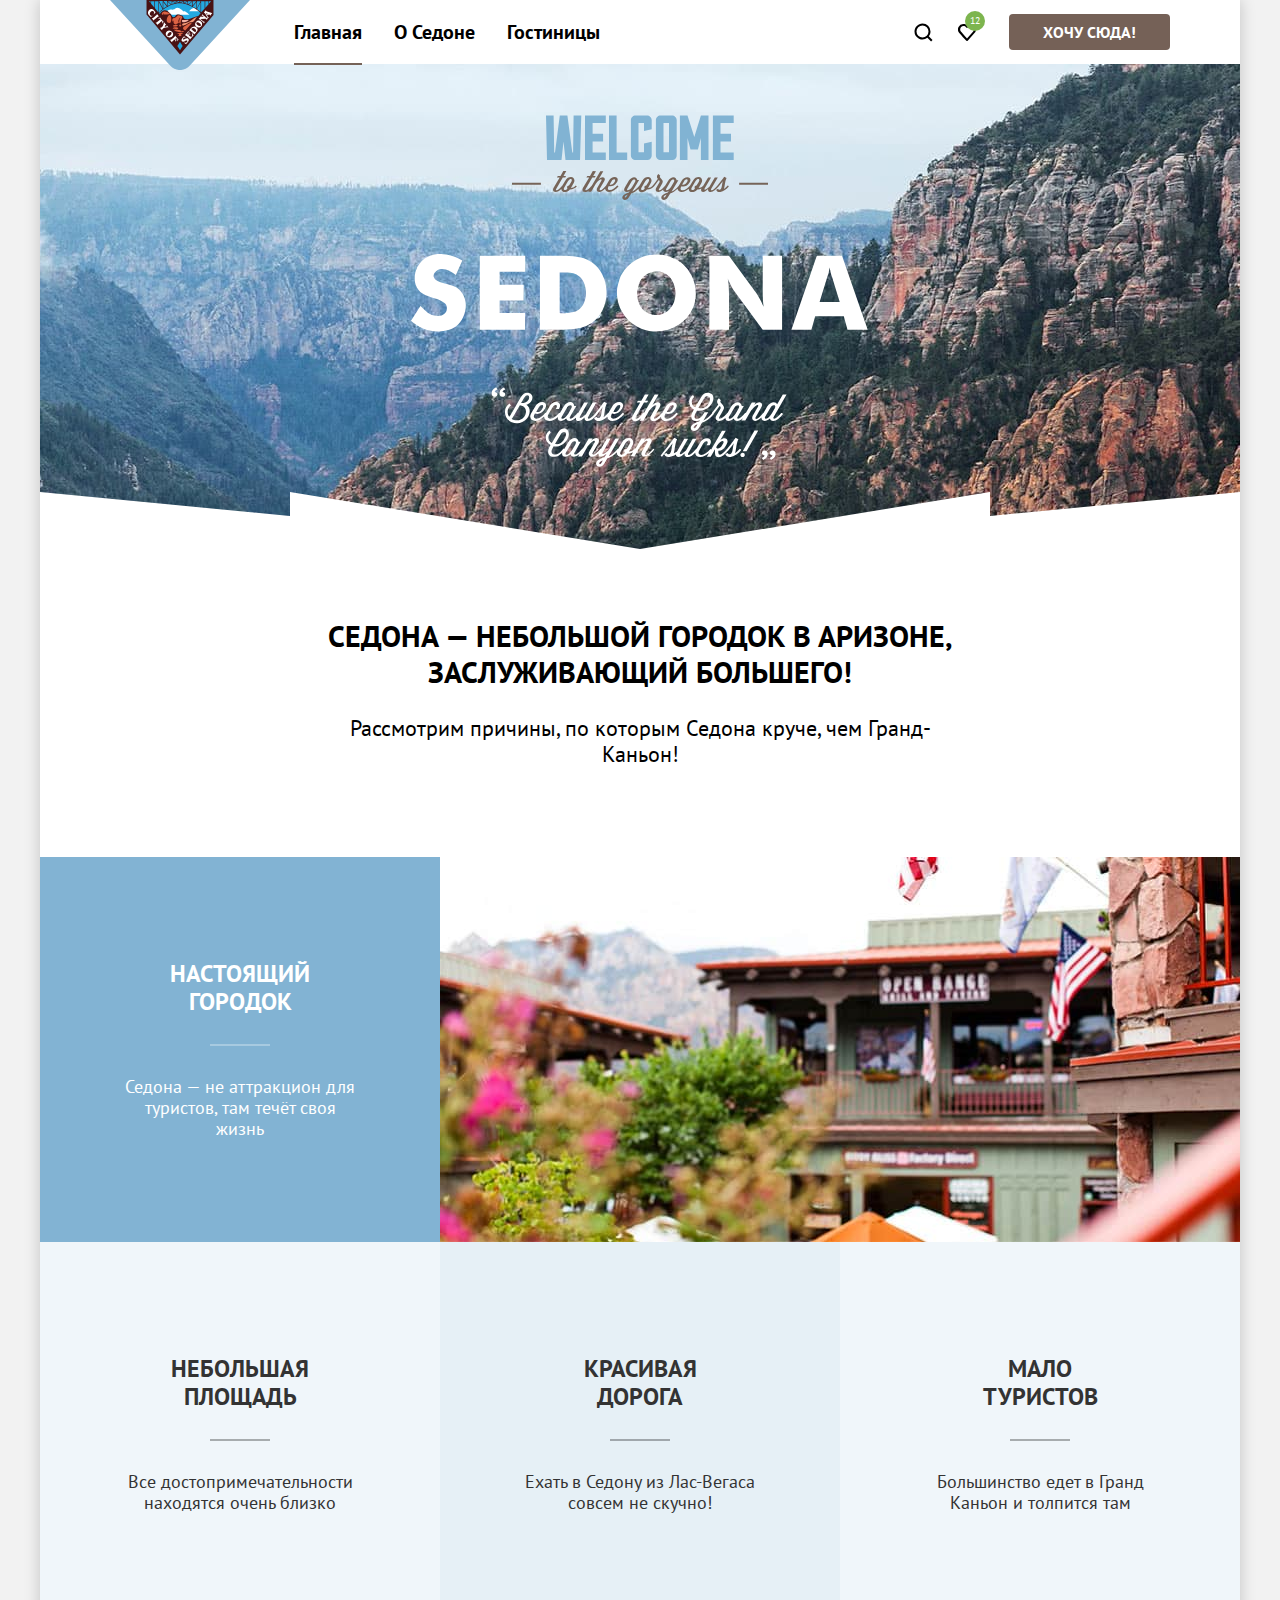
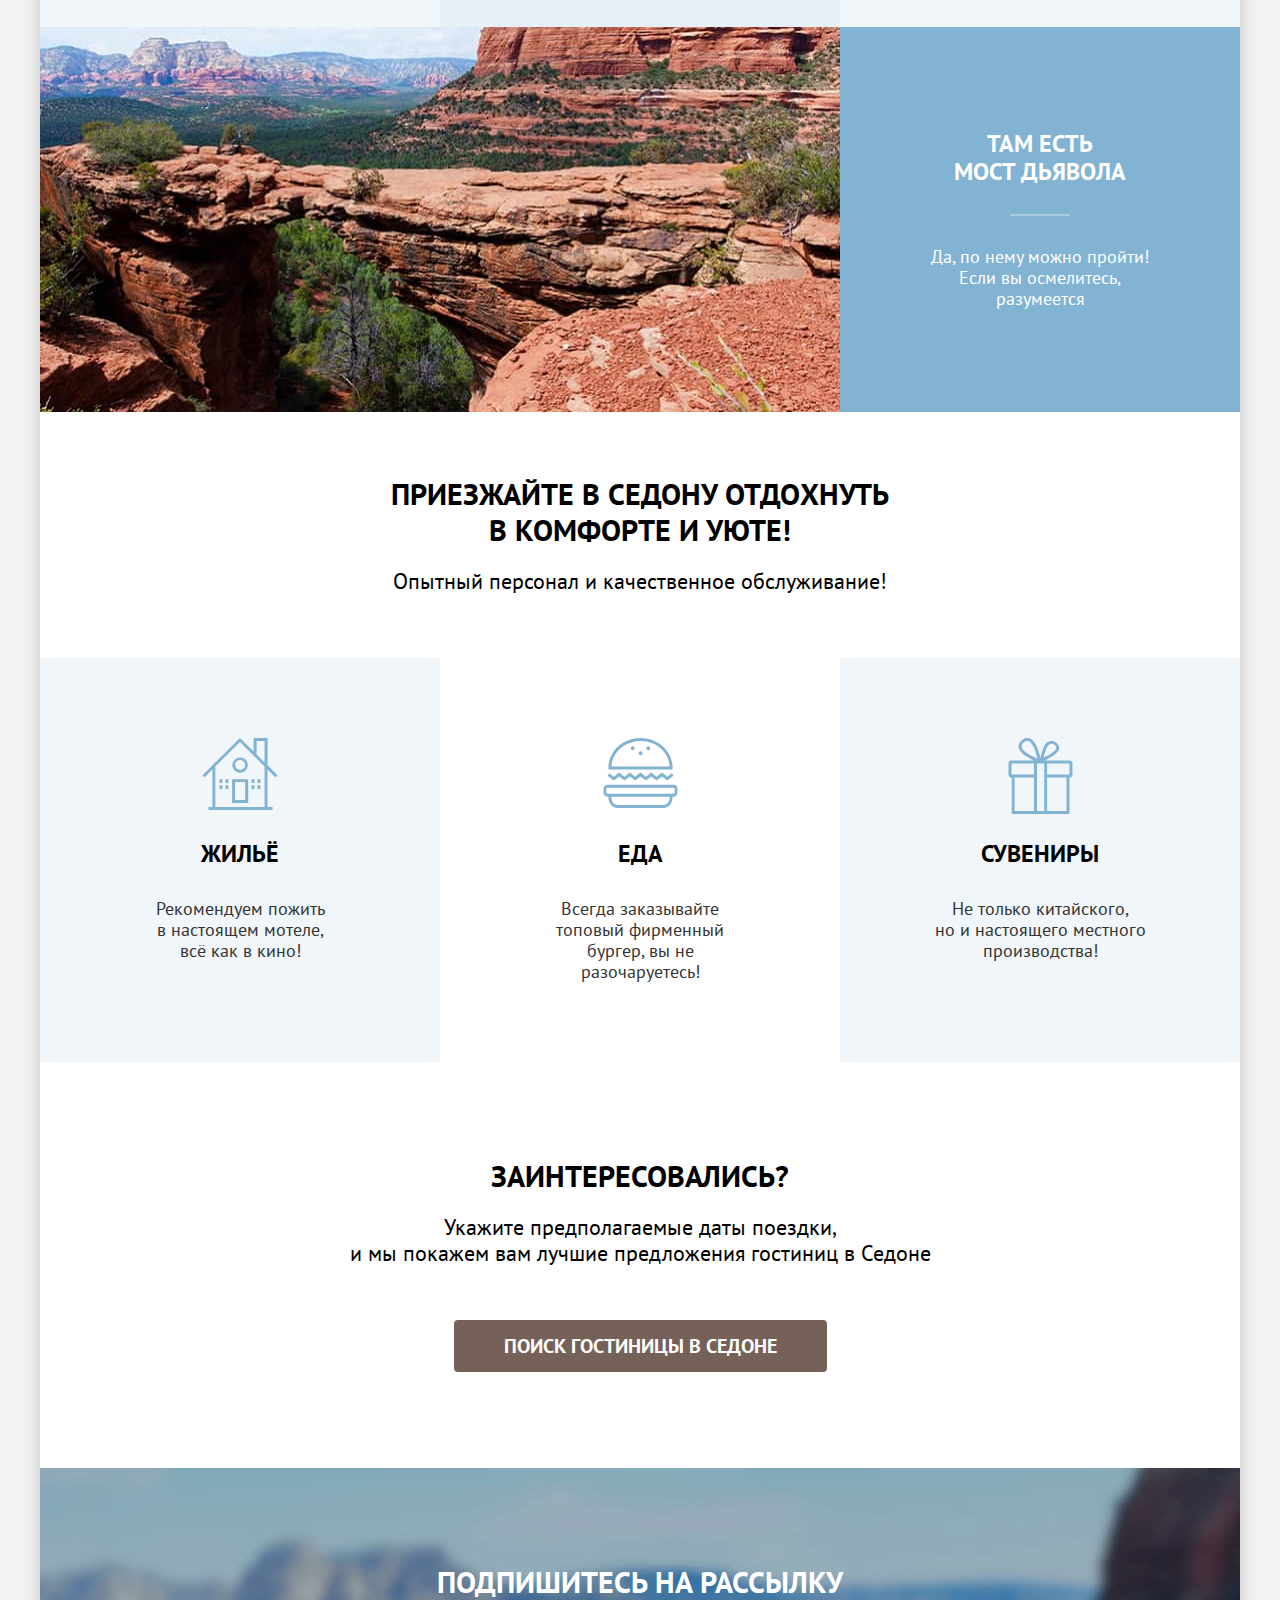
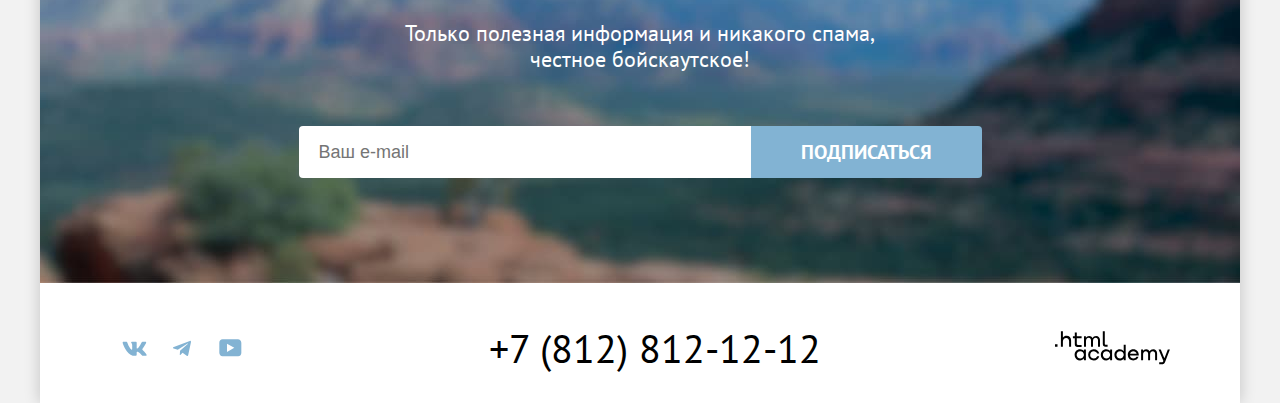
==== index.html @ 8ac2b419 "Убирает закомментированный код" ====
<!DOCTYPE html>
<html lang="ru">
  <head>
    <meta charset="utf-8">
    <title>HTML Academy: Седона</title>
    <link rel="stylesheet" href="styles/styles.css">
  </head>
  <body>

    <div class="wrapper">

      <header class="main-header" data-text="header">
        <div class="main-header__container">

          <a class="navigation__logo">
            <img class="main-header__logo" src="images/logo.svg" alt="Логотип города Седона." width="140" height="70">
          </a>

          <nav class="navigation">
            <ul class="navigation__list">
              <li class="navigation__item navigation__item-active">
                <a class="navigation__link" href="#">Главная</a>
              </li>
              <li class="navigation__item">
                <a class="navigation__link" href="#">О Седоне</a>
              </li>
              <li class="navigation__item">
                <a class="navigation__link" href="catalog.html">Гостиницы</a>
              </li>
            </ul>

            <ul class="navigation__list navigation__user">
              <li class="navigation__item">
                <a class="navigation__link navigation__link-search" href="#">
                  <span class="visually-hidden">Поиск</span>
                </a>
              </li>
              <li class="navigation__item">
                <a class="navigation__link navigation__link-favorite" href="#" >
                  <span class="navigation__favorite">12</span>
                  <span class="visually-hidden">Избранное</span>
                </a>
              </li>
            </ul>

            <button class="main-header__button button" type="button">Хочу сюда!</button>
          </nav>
        </div>
      </header>

      <main class="main-index" data-test="main">

        <section class="welcome" data-test="hero">
          <div class="welcome__container">
            <h1 class="visually-hidden">Welcome to Sedona</h1>
            <img class="welcome__img-text" src="images/welcome.svg" alt="Welcome to the gorgeous Sedona, because the Grand Canyon sucks!" width="458" height="352">
          </div>
        </section>

        <section class="suggestion">
          <div class="suggestion__container">
            <h2 class="suggestion__title">Седона — небольшой городок в Аризоне, заслуживающий большего!</h2>
            <p class="suggestion__text">Рассмотрим причины, по которым Седона круче, чем Гранд-Каньон!</p>
          </div>
        </section>

        <section class="advantages" data-test="advantages">
          <div class="advantages__container">

            <h2 class="visually-hidden">Преимущества</h2>

            <ul class="advantages__list">
              <li class="advantages__item advantages__item1">
                <div class="advantages__content">
                  <h3 class="advantages__title">Настоящий городок</h3>
                  <p class="advantages__description">Седона — не аттракцион для туристов, там течёт своя жизнь</p>
                </div>
                <img class="advantages__image" src="images/advantages/city.jpg" alt="Здание банка и государственные флаги на фоне гор" width="800" height="384">
              </li>

              <li class="advantages__item advantages__item2">
                <h3 class="advantages__title">Небольшая площадь</h3>
                <p class="advantages__description">Все достопримечательности находятся очень близко</p>
              </li>

              <li class="advantages__item advantages__item3">
                <h3 class="advantages__title">Красивая дорога</h3>
                <p class="advantages__description">Ехать в Седону из Лас-Вегаса совсем не скучно!</p>
              </li>

              <li class="advantages__item advantages__item4">
                <h3 class="advantages__title">Мало туристов</h3>
                <p class="advantages__description">Большинство едет в Гранд Каньон и толпится там</p>
              </li>

              <li class="advantages__item advantages__item5">
                <img class="advantages__image" src="images/advantages/bridge.jpg" alt="Вид на естественный каменный мост" width="800" height="384">
                <div class="advantages__content">
                  <h3 class="advantages__title">Там есть <br> мост дьявола</h3>
                  <p class="advantages__description">Да, по нему можно пройти! Если вы осмелитесь, разумеется</p>
                </div>
              </li>
            </ul>

          </div>
        </section>

        <section class="suggestion">
          <div class="suggestion__container suggestion__container2">
            <h2 class="suggestion__title">Приезжайте в Седону отдохнуть <br> в комфорте и уюте!</h2>
            <p class="suggestion__text">Опытный персонал и качественное обслуживание!</p>
          </div>
        </section>

        <section class="opportunities" data-test="advantages">
          <div class="opportunities__container">
            <h2 class="visually-hidden">Возможности</h2>
            <ul class="opportunities__list">
              <li class="opportunities__item opportunities__item1">
                <h3 class="opportunities__title">Жильё</h3>
                <p class="opportunities__text">Рекомендуем пожить<br> в настоящем мотеле,<br> всё как в кино!</p>
              </li>
              <li class="opportunities__item opportunities__item2">
                <h3 class="opportunities__title">Еда</h3>
                <p class="opportunities__text">Всегда заказывайте<br> топовый фирменный бургер, вы не разочаруетесь!</p>
              </li>
              <li class="opportunities__item opportunities__item3">
                <h3 class="opportunities__title">Сувениры</h3>
                <p class="opportunities__text">Не только китайского,<br> но и настоящего местного производства!</p>
              </li>
            </ul>
          </div>
        </section>

        <section class="search" data-test="search">
          <div class="search__container">
            <h2 class="search__title">Заинтересовались?</h2>
            <p class="search__text">Укажите предполагаемые даты поездки,<br> и мы покажем вам лучшие предложения гостиниц в Седоне</p>
            <button class="search__button button" type="button">ПОИСК ГОСТИНИЦЫ В седоне</button>
          </div>
        </section>

        <section class="subscribe" data-test="subscribe">
          <div class="subscribe__container">
            <h2 class="subscribe__title">Подпишитесь на рассылку</h2>
            <p class="subscribe__text">Только полезная информация и никакого спама, <br> честное бойскаутское!</p>
            <form class="subscribe__form" action="https://echo.htmlacademy.ru/" method="post">
              <input type="email" id="email-subscribe" name="email-for-subscribe" placeholder="Ваш e-mail" required>
              <button class="subscribe__button button" type="submit">Подписаться</button>
            </form>
          </div>
        </section>

      </main>

      <footer class="main-footer" data-test="footer">
        <div class="main-footer__container">

          <h2 class="visually-hidden">Ссылки на социальные сети</h2>
          <ul class="social__list">
            <li class="social__item">
              <a class="social__link social__link-vk" href="https://vk.com/htmlacademy">
                <svg xmlns="http://www.w3.org/2000/svg" width="25" height="15" viewBox="0 0 25 15"fill="#83B3D3" aria-hidden=”true” focusable=”false”><path fill-rule="evenodd" d="M24.12 1.8c.16-.54 0-.94-.8-.94H20.7c-.67 0-.98.34-1.15.73 0 0-1.33 3.2-3.22 5.27-.61.6-.9.8-1.23.8-.16 0-.41-.2-.41-.75v-5.1c0-.66-.19-.95-.74-.95H9.82c-.42 0-.67.3-.67.59 0 .62.95.76 1.04 2.51v3.8c0 .83-.15.98-.48.98-.9 0-3.06-3.2-4.34-6.88-.25-.72-.5-1-1.18-1H1.57c-.75 0-.9.34-.9.73 0 .68.89 4.07 4.14 8.55 2.17 3.06 5.23 4.72 8 4.72 1.68 0 1.88-.37 1.88-1v-2.32c0-.74.16-.88.7-.88.38 0 1.05.19 2.6 1.66 1.79 1.75 2.08 2.54 3.08 2.54h2.63c.75 0 1.12-.37.9-1.1-.23-.72-1.08-1.77-2.2-3.02-.62-.71-1.54-1.48-1.82-1.86-.39-.5-.28-.71 0-1.15 0 0 3.2-4.42 3.54-5.93Z" clip-rule="evenodd"/></svg>
                <span class="visually-hidden">Перейти в Вконтакте</span>
              </a>
            </li>
            <li class="social__item">
              <a class="social__link social__link-telegram" href="https://t.me/htmlacademy">
                <svg xmlns="http://www.w3.org/2000/svg" width="18" height="17" viewBox="0 0 18 17" fill="#83B3D3" aria-hidden=”true” focusable=”false”><path d="M16.79.96.84 7.1c-1.09.44-1.08 1.05-.2 1.32l4.1 1.28 9.47-5.98c.44-.27.85-.13.52.17l-7.68 6.93-.28 4.22c.41 0 .6-.2.83-.41l1.99-1.94 4.13 3.06c.77.42 1.31.2 1.5-.71l2.72-12.8c.28-1.1-.43-1.61-1.16-1.28Z"/></svg>
                <span class="visually-hidden">Перейти в Телеграм</span>
              </a>
            </li>
            <li class="social__item">
              <a class="social__link social__link-youtube" href="https://www.youtube.com/user/htmlacademyru">
                <svg xmlns="http://www.w3.org/2000/svg" width="23" height="18" viewBox="0 0 23 18" fill="#83B3D3" aria-hidden=”true” focusable=”false”><path d="M18.94.36H3.51C1.65.36.33 1.95.33 3.76v10.09c0 1.91 1.32 3.5 3.18 3.5h15.65c1.64 0 3.17-1.59 3.17-3.4V3.76c-.22-1.8-1.53-3.4-3.39-3.4ZM7.99 12.89V4.82l7.34 4.04-7.34 4.03Z"/></svg>
                <span class="visually-hidden">Перейти в Youtube</span>
              </a>
            </li>
          </ul>


          <a class="main-footer__phone" href="tel:+78128121212">+7 (812) 812-12-12</a>

          <a class="main-footer__link" href="https://htmlacademy.ru/">
            <svg class="main-footer__html-logo" xmlns="http://www.w3.org/2000/svg" width="115" height="34" viewBox="0 0 115 34" fill="#000" aria-hidden=”true” focusable=”false”><path d="M0 13.26v2.6h2.5v-2.6H0ZM11.6 4.86c-1.6 0-2.8.7-3.6 1.7h-.1V.36h-2v15.5h2v-5.3c0-2.1 1.3-3.6 3.3-3.6 1.8 0 2.9 1.4 2.9 3.2v5.7h2v-6.1c.1-3-1.8-4.9-4.5-4.9ZM26.6 5.16h-4.8v-3.7h-2v3.8h-1.9v2h1.9v6c0 1.7 1 2.7 2.7 2.7h4.1v-2h-3.7c-.7 0-1.1-.4-1.1-1.1v-5.7h4.8v-2ZM41.1 4.96c-1.6 0-2.9.8-3.5 2.1h-.1c-.6-1.2-1.8-2.1-3.4-2.1-1.4 0-2.5.8-3.1 1.8h-.1v-1.6H29v10.6h2v-5.4c0-2 1-3.5 2.6-3.5 1.5 0 2.4 1 2.4 2.6v6.3h2v-5.6c0-2.4 1.4-3.3 2.6-3.3 1.5 0 2.4 1 2.4 2.6v6.3h2v-6.5c.1-2.5-1.4-4.3-3.9-4.3ZM47.8 13.06c0 1.7 1 2.7 2.8 2.7h2v-2h-1.7c-.7 0-1.1-.4-1.1-1.1V.36h-2v12.7ZM28.9 20.06c-.9-1.1-2.2-1.8-3.9-1.8-3.1 0-5.4 2.3-5.4 5.6s2.3 5.6 5.4 5.6c1.8 0 3-.8 3.8-1.9h.1v1.6h2v-10.6h-2v1.5Zm-3.6 7.4c-2.2 0-3.6-1.6-3.6-3.6s1.4-3.6 3.6-3.6 3.6 1.6 3.6 3.6c0 1.9-1.4 3.6-3.6 3.6ZM44.2 22.36c-.5-2.4-2.6-4.1-5.4-4.1a5.4 5.4 0 0 0-5.6 5.6c0 3.1 2.2 5.6 5.6 5.6 2.8 0 4.9-1.8 5.4-4.2h-2.1a3.4 3.4 0 0 1-3.3 2.3c-2.2 0-3.6-1.6-3.6-3.6s1.4-3.6 3.6-3.6c1.6 0 2.8 1 3.3 2.2h2.1v-.2ZM55.1 20.06c-.9-1.1-2.2-1.8-3.9-1.8-3.1 0-5.4 2.3-5.4 5.6s2.3 5.6 5.4 5.6c1.8 0 3-.8 3.8-1.9h.1v1.6h2v-10.6h-2v1.5Zm-3.6 7.4c-2.2 0-3.6-1.6-3.6-3.6s1.4-3.6 3.6-3.6 3.6 1.6 3.6 3.6c0 1.9-1.5 3.6-3.6 3.6ZM68.7 20.16c-.9-1.1-2.2-1.9-3.9-1.9-3.1 0-5.4 2.3-5.4 5.6s2.2 5.6 5.4 5.6c1.7 0 3-.8 3.8-1.8h.1v1.5h2v-15.4h-2v6.4Zm-3.6 7.3c-2.2 0-3.6-1.6-3.6-3.6s1.4-3.6 3.6-3.6 3.6 1.6 3.6 3.6c-.1 2-1.5 3.6-3.6 3.6ZM78.3 18.26c-3.3 0-5.5 2.5-5.5 5.6 0 3 2.1 5.6 5.5 5.6 2.5 0 4.5-1.3 5.2-3.6h-2.1c-.5 1-1.6 1.6-3 1.6-1.9 0-3.3-1.3-3.4-2.9h8.8c.2-3.6-2-6.3-5.5-6.3Zm0 1.9c1.7 0 3 1 3.3 2.6h-6.5c.3-1.5 1.5-2.6 3.2-2.6ZM98.2 18.26c-1.6 0-2.9.8-3.6 2h-.1c-.6-1.2-1.8-2-3.4-2-1.4 0-2.5.7-3.1 1.8v-1.5h-1.9v10.6h2v-5.4c0-2 1-3.4 2.6-3.5 1.5 0 2.4 1 2.4 2.6v6.3h2v-5.6c0-2.4 1.4-3.3 2.6-3.3 1.5 0 2.4 1 2.4 2.6v6.3h2v-6.5c.1-2.6-1.4-4.4-3.9-4.4ZM109.4 27.36l-3.6-8.9h-2.2l4.8 11.6c-.3.9-.7 1.2-1.7 1.2h-2.5v2h2.5c1.8 0 2.8-.8 3.5-2.6l4.7-12.2h-2.1l-3.4 8.9Z"/></svg>
          </a>

        </div>
      </footer>

    </div>

  </body>
</html>
---- styles/styles.css ----
@font-face {
  font-family: "PT Sans";
  font-style: normal;
  font-weight: 400;
  src: url("../fonts/ptsans-400.woff2") format("woff2");
  font-display: swap;
}

@font-face {
  font-family: "PT Sans";
  font-style: normal;
  font-weight: 700;
  src: url("../fonts/ptsans-700.woff2") format("woff2");
  font-display: swap;
}

:root {
  --main-bg-color: #f2f2f2;
  --button-brown-still-active: #756157;
  --button-brown-hover-focus: #615048;
  --button-blue-still-active: #82B3D3;
  --button-blue-hover-focus: #68A2CA;
  --button-green-still-active: #7DB54F;
  --button-green-hover-focus: #6C9E42;
  --button-disabled: #E5E5E5;
  --color-active: rgba(255, 255, 255, 0.3);
  --social-still: #83B3D3;
  --social-hover-focus: #68A2CA;
  --social-active: rgba(104, 162, 202, 0.3);
}

html {
  height: 100%;
}

body {
  height: 100%;
  margin: 0;
  font-family: "PT Sans", sans-serif;
  font-size: 18px;
  line-height: 21px;
  font-weight: 400;
  color: #000000;
  background-color: var(--main-bg-color);
}

.wrapper {
  display: flex;
  flex-direction: column;
  width: 1200px;
  min-height: 100%;
  margin: 0 auto;
  background-color: #ffffff;
  box-shadow: 0 0 15px 0 rgba(0, 0, 0, 0.20);
}

.main-index,
.main-catalog {
  flex-grow: 1;
}

.visually-hidden {
	position: absolute;
	width: 1px;
	height: 1px;
	margin: -1px;
	padding: 0;
	border: 0;
	clip: rect(0 0 0 0);
	overflow: hidden;
}

.main-header__container {
  display: flex;
  padding: 0 70px;
}

.navigation {
  display: flex;
  width: 1200px;
  align-items: center;
}

.navigation__logo {
  margin-right: 44px;
}

.main-header__logo {
  position: relative;
  z-index: 10;
  display: block;
  margin-bottom: -6px;
}

.navigation__list {
  display: flex;
  flex-wrap: wrap;
  align-items: center;
  gap: 11px 32px;
  margin: 0;
  margin-right: auto;
  padding: 0;
  list-style-type: none;
}

.navigation__user {
  justify-content: end;
  gap: 11px 24px;
  width: 132px;
  margin-right: 32px;
  padding: 22px 0;
}

.navigation__link {
  padding: 10px 0;
  font-size: 20px;
  line-height: 24px;
  font-weight: 700;
  text-decoration: none;
  color: #000000;
  text-transform: capitalize;
  transition: all 0.3s ease 0s;
  &:hover,
  &:focus {
    opacity: 0.7;
    transition: all 0.3s ease 0s;
  }
}

.button {
  padding: 8px 50px;
  font-family: "PT Sans", sans-serif;
  font-size: 20px;
  line-height: 36px;
  font-weight: 700;
  text-transform: uppercase;
  color: #ffffff;
  background-color: var(--button-brown-still-active);
  border-radius: 4px;
  border: none;
  cursor: pointer;
}

.main-header__button {
  min-width: 160px;
  padding: 8px 34px;
  font-size: 16px;
  line-height: 20px;
  transition: all 0.3s ease 0s;
  &:hover,
  &:focus {
    background-color: var(--button-brown-hover-focus);
    outline: none;
    transition: all 0.3s ease 0s;
  }
  &:active {
    color: var(--color-active);
    background-color: var(--button-brown-still-active);
    transition: all 0.3s ease 0;
  }
  &:disabled {
    background-color: var(--button-disabled);
    pointer-events: none;
    cursor: default;
  }
}

.navigation__item {
  padding: 20px 0 20px;
}

.navigation__user .navigation__item {
  display: flex;
  justify-content: center;
  align-items: center;
  width: 20px;
  height: 20px;
  padding: 0;
  box-sizing: border-box;
}

.navigation__item-active {
  position: relative;
  z-index: 10;
  margin-bottom: -1px;
  padding: 19px 0 19px;
  border-bottom: 2px solid #756257;
}

.navigation__user .navigation__link {
  display: inline-block;
  padding: 10px 10px;
  background-position: center;
  background-repeat: no-repeat;
}

.navigation__link-search {
  min-width: 18px;
  min-height: 18px;
  background-image: url("../images/lens.svg");
}

.navigation__link-favorite {
  position: relative;
  min-width: 18px;
  min-height: 17px;
  background-image: url("../images/heart.svg");
}

.navigation__favorite {
  position: absolute;
  top: -3px;
  right: 1px;
  width: 20px;
  height: 20px;
  font-size: 10px;
  line-height: 20px;
  font-weight: 400;
  text-align: center;
  color: #ffffff;
  background-color: #7DB54F;
  border-radius: 10px;
}

.welcome__container {
  min-height: 485px;
  padding-top: 51px;
  background-image:
    url("../images/backgrounds/welcome-background-vector.svg"),
    url("../images/backgrounds/welcome-background.jpg");
  background-repeat: no-repeat;
  background-size: contain;
  background-position: 0 100%;
  background-color: #d5e1ee;
  box-sizing: border-box;
}

.welcome__img-text {
  display: block;
  margin: 0 auto;
}

.suggestion__container {
  padding: 69px 274.5px 90px;
  text-align: center;
  box-sizing: border-box;
}

.suggestion__container2 {
  padding-top: 64px;
  padding-bottom: 64px;
}

.suggestion__title {
  margin-top: 0;
  margin-bottom: 25px;
  font-size: 30px;
  line-height: 36px;
  font-weight: 700;
  text-transform: uppercase;
}

.suggestion__container2 .suggestion__title {
  margin-bottom: 20px;
}

.suggestion__text {
  margin: 0;
  font-size: 22px;
  line-height: 26px;
  font-weight: 400;
}

.advantages__list {
  display: flex;
  flex-wrap: wrap;
  margin: 0;
  padding: 0;
  text-align: center;
  list-style-type: none;
}

.advantages__title {
  position: relative;
  width: 175px;
  margin: 0 auto 60px;
  font-size: 24px;
  line-height: 28px;
  font-weight: 700;
  text-transform: uppercase;
}

.advantages__description {
  margin: 0;
  font-size: 18px;
  line-height: 21px;
  font-weight: 400;
}

.advantages__item1,
.advantages__item5 {
  display: flex;
  color: #ffffff;
  background-color: #82B3D3;
}

.advantages__item2,
.advantages__item3,
.advantages__item4,
.advantages__content {
  width: 400px;
  min-height: 385px;
  padding: 103px 85px;
  box-sizing: border-box;
  &:not(.advantages__content) {
    padding-top: 112.5px;
  }
}

.advantages__image {
  max-width: 100%;
  height: auto;
  object-fit: cover;
}

.advantages__item2,
.advantages__item4 {
  background-color: rgba(131, 179, 211, 0.12);
}

.advantages__item3 {
  background-color: rgba(131, 179, 211, 0.20);
}

.advantages__title::after {
  content: "";
  position: absolute;
  bottom: -30px;
  left: 57px;
  width: 60px;
  height: 2px;
  background-color: rgba(0, 0, 0, 0.30);
}

.advantages__content .advantages__title::after {
  background-color: rgba(255, 255, 255, 0.30);
}

.advantages__item2:not(.advantages__title),
.advantages__item3:not(.advantages__title),
.advantages__item4:not(.advantages__title) {
  color: #333333;
}

.opportunities__list {
  display: flex;
  margin: 0;
  padding: 0;
  text-align: center;
  list-style-type: none;
}

.opportunities__item {
  width: 400px;
  min-height: 385px;
  padding: 80px 85px;
  box-sizing: border-box;
}

.opportunities__item:nth-child(odd) {
  background-color: rgba(131, 179, 211, 0.12);
}

.opportunities__title {
  margin: 0 0 30px;
  padding-top: 102px;
  font-size: 24px;
  line-height: 28px;
  font-weight: 700;
  text-transform: uppercase;
  background-repeat: no-repeat;
  background-position: top center;
}

.opportunities__item1 .opportunities__title {
  background-image: url("../images/advantages/house.svg");
}

.opportunities__item2 .opportunities__title {
  background-image: url("../images/advantages/food.svg");
}

.opportunities__item3 .opportunities__title {
  background-image: url("../images/advantages/souvenir.svg");
}

.opportunities__text {
  margin: 0;
  font-size: 18px;
  line-height: 21px;
  font-weight: 400;
  color: #333333;
}

.search__container {
  padding: 96px 304px;
  text-align: center;
  box-sizing: border-box;
}

.search__title {
  margin-top: 0;
  margin-bottom: 20px;
  font-size: 30px;
  line-height: 36px;
  font-weight: 700;
  text-transform: uppercase;
}

.search__text {
  margin-top: 0;
  margin-bottom: 54px;
  font-size: 22px;
  line-height: 26px;
  font-weight: 400;
}

.search__button {
  transition: all 0.3s ease 0s;
  &:hover,
  &:focus {
    background-color: var(--button-brown-hover-focus);
    transition: all 0.3s ease 0s;
    outline: none;
  }
  &:active {
    color: var(--color-active);
    background-color: var(--button-brown-still-active);
    transition: all 0.3s ease 0s;
  }
  &:disabled {
    background-color: var(--button-disabled);
    pointer-events: none;
    cursor: default;
  }
}

.subscribe__container {
  min-height: 415px;
  padding: 96px 258px 104px 258px;
  text-align: center;
  background-image: url("../images/backgrounds/subscribe-background.jpg");
  background-color: #d5e1ee;
  background-repeat: no-repeat;
  background-size: cover;
  box-sizing: border-box;
}

.subscribe__title {
  margin-top: 0;
  margin-bottom: 20px;
  font-size: 30px;
  line-height: 36px;
  font-weight: 700;
  text-transform: uppercase;
  color: #ffffff;
}

.subscribe__text {
  margin-top: 0;
  margin-bottom: 54px;
  font-size: 22px;
  line-height: 26px;
  font-weight: 400;
  color: #ffffff;
}

.subscribe__form {
  display: flex;
  justify-content: center;
}

.subscribe__form input {
  width: 412px;
  height: 28px;
  padding: 12px 20px;
  font-size: 18px;
  line-height: 24;
  font-weight: 400;
  border: none;
  border-top-left-radius: 4px;
  border-bottom-left-radius: 4px;
  outline: none;
}

.subscribe__button {
  background-color: var(--button-blue-still-active);
  border-top-left-radius: 0;
  border-bottom-left-radius: 0;
  transition: all 0.3s ease 0s;
  &:hover,
  &:focus {
    background-color: var(--button-blue-hover-focus);
    outline: none;
    transition: all 0.3s ease 0s;
  }
  &:active {
    transition: all 0.3s ease 0s;
    background-color: #82B3D3;
    color: var(--color-active);
  }
  &:disabled {
    background-color: var(--button-disabled);
    pointer-events: none;
    cursor: default;
  }
}

.main-footer__container {
  display: flex;
  justify-content: space-between;
  align-items: center;
  padding: 45px 70px 35px;
  box-sizing: border-box;
}

.social__list {
  display: flex;
  flex-wrap: wrap;
  align-items: center;
  width: 145px;
  margin: 0;
  padding: 0;
  list-style-type: none;
}

.social__item {
  display: flex;
  justify-content: center;
  align-items: center;
  width: 48px;
  height: 40px;
}

.social__link {
  padding: 10px 10px;
  & svg {
    display: block;
    transition: all 0.3s ease 0s;
  }
}

.social__link:hover svg,
.social__link:focus svg{
  transition: all 0.3s ease 0s;
  fill: var(--social-hover-focus);
}

.social__link:active svg {
  fill: var(--social-active);
}

.main-footer__phone {
  font-size: 40px;
  line-height: 40px;
  font-weight: 400;
  text-decoration: none;
  color: #000000;
  &:hover,
  &:focus {
    color: #756157;
    transition: all 0.3s ease 0s;
  }
  &:active {
    color: #756157;
    opacity: 0.3;
    transition: all 0.3s ease 0s;
  }
}

.main-footer__link {
  display: flex;
  justify-content: center;
  align-items: center;
}

.main-footer__html-logo {
  display: block;
  &:hover,
  &:focus {
    fill: #756157;
    transition: all 0.3s ease 0s;
  }
  &:active {
    fill: #756157;
    opacity: 0.3;
    transition: all 0.3s ease 0s;
  }
}

/* --- --- --- --- --- --- --- */
/*          catalog            */
/* --- --- --- --- --- --- --- */


.filter__container {
  padding: 35px 70px 70px;
  background-image: url("../images/backgrounds/filters-background.jpg");
  background-repeat: no-repeat;
  background-color: #d5e1ee;
  background-size: cover;
  box-sizing: border-box;
}

.filter__title {
  margin: 0;
  margin-bottom: 8px;
  font-size: 60px;
  line-height: 78px;
  font-weight: 700;
  color: #ffffff;
}

.breadcrumbs {
  list-style-type: none;
  padding: 0;
  margin: 0;
  margin-bottom: 40px;
  display: flex;
  align-items: center;
  gap: 10px;
}

.breadcrumbs__item {
  color: #ffffff;
  &:not(:last-child) {
    padding-right: 18px;
    background-image: url("../images/arrow-breadcrumb.svg");
    background-repeat: no-repeat;
    background-size: 7px 11px;
    background-position: right 6px;
  }
}

.breadcrumbs__link {
  display: inline-flex;
  font-size: 16px;
  line-height: 21px;
  background-repeat: no-repeat;
  background-position: center;
}

.breadcrumbs__link-home {
  background-image: url("../images/house-breadcrumb.svg");
  width: 12px;
  height: 12px;
}

.filters {
  display: flex;
  align-items: start;
  width: 1060px;
}

.filters__group {
  display: inline;
  width: 151px;
  margin-left: 0;
  padding: 0;
  border: none;
}

.filters__group-price {
  display: flex;
  flex-wrap: wrap;
  width: 288px;
  margin-right: 70px;
}

.filters__price-group {
  display: grid;
  grid-template-columns: repeat(2, 143px);
  gap: 2px;
  margin-top: 0;
  margin-bottom: 36px;
}

.filters__price-group label {
  align-self: center;
  padding-left: 3px;
  padding-right: 20px;
  font-size: 18px;
  line-height: 24px;
  font-weight: 400;
  opacity: 0.3;
}

.filters__price-group label:first-of-type {
  grid-area: 1 / 1 / 2 / 2;
  text-align: end;
}

.filters__price-group label:last-of-type {
  grid-area: 1 / 2 / 2 / 3;
  text-align: end;
}

.filters__price-group input {
  width: 143px;
  padding: 12px 40px 12px 20px;
  font-size: 18px;
  line-height: 24px;
  font-weight: 700;
  border: none;
  box-sizing: border-box;
  outline: none;
  &:focus-visible {
    outline: 2px solid #83B3D3;
  }
}

.filters__price-group input:first-of-type {
  grid-area: 1 / 1 / 2 / 2;
  border-radius: 4px 0 0 4px;
}

.filters__price-group input:last-of-type {
  grid-area: 1 / 2 / 2 / 3;
  border-radius: 0 4px 4px 0;
}

.filters__group-price > input {
  width: 287px;
}

.filters__title {
  margin-top: 0;
  margin-bottom: 32px;
  padding: 0;
  font-size: 20px;
  line-height: 24px;
  font-weight: 700;
  color: #ffffff;
}

.filters__list {
  padding: 0;
  margin: 0;
  font-size: 18px;
  font-weight: 400;
  line-height: 23px;
  color: #ffffff;
  list-style-type: none;
}

.filters__item:not(:last-child) {
  margin-top: 0;
  margin-bottom: 16px;
}

.filters__button {
  font-size: 16px;
  line-height: 20px;
  font-weight: 700;
  background-color: var(--button-blue-still-active);
  border: none;
}

.control {
  transition: all 0.3s ease 0s;
  &:hover {
    opacity: 0.6;
  }
  & .control__input:focus-visible {
    outline: 2px solid #83B3D3;
    transition: all 0.3s ease 0s;
  }
  &:active {
    opacity: 0.3;
    transition: all 0.3s ease 0s;
  }
}

.filters__button:first-child {
  margin-top: 56px;
  margin-bottom: 32px;
  transition: all 0.3s ease 0s;
  &:hover,
  &:focus {
    background-color: var(--button-blue-hover-focus);
    transition: all 0.3s ease 0s;
    outline: none;
  }
  &:active {
    color: var(--color-active);
    background-color: var(--button-blue-still-active);
    transition: all 0.3s ease 0s;
  }
  &:disabled {
    background-color: var(--button-disabled);
    pointer-events: none;
    cursor: default;
  }
}

.filters__button-transparent {
  background-color: transparent;
  border: none;
  box-sizing: border-box;
  transition: all 0.3s ease 0s;
  &:hover {
    opacity: 0.6;
    outline: none;
    transition: all 0.3s ease 0s;
  }
  &:focus-visible {
    background-color: transparent;
    outline: 3px solid #82B3D3;
    transition: background-color 0.3s ease 0s;
  }
  &:active {
    transition: all 0.3s ease 0s;
    opacity: 0.3;
  }
  &:disabled {
    opacity: 0.1;
    pointer-events: none;
    cursor: default;
  }
}

.filters__group-buttons {
  display: flex;
  flex-direction: column;
}

.filters__group-infrastructure {
  margin-right: 70px;
}

.filters__group-type {
  margin-right: auto;
}

.gallery-hotels__container {
  padding: 50px 70px 60px;
  box-sizing: border-box;
}

.sorting {
  display: flex;
  align-items: center;
  margin-bottom: 40px;
}

.sorting__title {
  margin: 0;
  margin-right: auto;
  font-size: 30px;
  line-height: 36px;
  font-weight: 700;
  text-transform: uppercase;
}

.select-control {
  width: 292px;
  height: 48px;
  margin-right: 70px;
  padding: 14px 20px;
  font-size: 18px;
  line-height: 21;
  font-weight: 400;
  border: none;
  border-radius: 4px;
  outline: 2px solid #E5E5E5;
  box-sizing: border-box;
  transition: all 0.3s ease 0s;
  &:hover,
  &:focus {
    outline: 2px solid #68A2CA;
    transition: all 0.3s ease 0s;
  }
}

.sorting__list {
  display: flex;
  gap: 8px;
  height: 48px;
  margin: 0;
  padding: 0;
  list-style-type: none;
}

.sorting__item-active .sorting__button {
  outline: 2px solid #000000;
}

.sorting__button {
  width: 48px;
  height: 48px;
  padding: 0;
  border: none;
  border-radius: 4px;
  outline: 2px solid #E5E5E5;
  background-repeat: no-repeat;
  background-position: center;
  background-color: transparent;
  box-sizing: border-box;
  &:hover {
    outline-color: #000000;
  }
  &:focus-visible {
    outline-color: #68A2CA;
  }
  &:active {
    outline-color: #000000;
  }
}

.sorting__button-grid {
  background-image: url("../images/sorting/grid.svg");
}

.sorting__button-card {
  background-image: url("../images/sorting/card.svg");
}

.sorting__button-list {
  background-image: url("../images/sorting/list.svg");
}

.catalog-hotels__item {
  display: grid;
  grid-template-columns: repeat(2, 140px);
  grid-template-rows: 212px 1fr;
  grid-template-areas:
    "image image"
    "title title"
    "type price"
    "more favorite"
    "stars raiting";
  gap: 16px 20px;
  width: 340px;
  padding: 20px;
  border: 1px solid #e6e6e6;
  border-radius: 4px;
  box-sizing: border-box;
}

.catalog-hotels__image {
  grid-area: image;
  width: 100%;
  height: auto;
  object-fit: contain;
}

.catalog-hotels__list {
  position: relative;
  display: flex;
  flex-wrap: wrap;
  gap: 20px;
  margin: 0;
  margin-bottom: 80px;
  padding: 0;
  list-style-type: none;
}

.catalog-hotels__list::after {
  content: "";
  width: 1060px;
  height: 1px;
  background-color: #E6E6E6;
  position: absolute;
  bottom: -40px;
}

.catalog-hotels__title {
  grid-area: title;
  margin: 0;
  font-size: 24px;
  line-height: 28px;
  font-weight: 700;
}

.catalog-hotels__type-house {
  grid-area: type;
}

.catalog-hotels__price {
  grid-area: price;
  justify-self: end;
}

.catalog-hotels__type-house,
.catalog-hotels__price {
  margin: 0;
  font-size: 18px;
  line-height: 21px;
  font-weight: 400;
  color: #333333;
}

.catalog__button {
  width: 140px;
  box-sizing: border-box;
}

.link-more {
  grid-area: more;
  padding: 8px 26px;
  font-size: 16px;
  line-height: 20px;
  font-weight: 700;
  text-decoration: none;
  color: #ffffff;
  transition: all 0.3s ease 0s;
  &:hover,
  &:focus {
    background-color: var(--button-brown-hover-focus);
    outline: none;
    transition: all 0.3s ease 0s;
  }
  &:active {
    color: var(--color-active);
    background-color: var(--button-brown-still-active);
    transition: all 0.3s ease 0s;
  }
}

.button-favorite {
  grid-area: favorite;
  padding: 8px 20px;
  font-size: 16px;
  line-height: 20px;
  font-weight: 700;
  background-color: #82B3D3;
  transition: all 0.3s ease 0s;
  &:hover,
  &:focus {
    background-color: var(--button-blue-hover-focus);
    outline: none;
    transition: all 0.3s ease 0s;
  }
  &:active {
    color: var(--color-active);
    background-color: var(--button-blue-still-active);
    transition: all 0.3s ease 0s;
  }
  &:disabled {
    background-color: var(--button-disabled);
    pointer-events: none;
    cursor: default;
  }
}

.stars {
  grid-area: stars;
  width: 140px;
  height: 37px;
}

.stars1 {
  background-image: url("../images/hotels/star.svg");
  background-repeat: no-repeat;
  background-position: 0 center;
}

.stars2 {
  background-image:
    url("../images/hotels/star.svg"),
    url("../images/hotels/star.svg");
  background-repeat: no-repeat;
  background-position:
    0 center,
    24px center;
}

.stars3 {
  background-image:
    url("../images/hotels/star.svg"),
    url("../images/hotels/star.svg"),
    url("../images/hotels/star.svg");
  background-repeat: no-repeat;
  background-position:
    0 center,
    24px center,
    48px center;
}

.stars4 {
  background-image:
    url("../images/hotels/star.svg"),
    url("../images/hotels/star.svg"),
    url("../images/hotels/star.svg"),
    url("../images/hotels/star.svg");
  background-repeat: no-repeat;
  background-position:
    0 center,
    24px center,
    48px center,
    72px center;
}

.stars5 {
  background-image:
    url("../images/hotels/star.svg"),
    url("../images/hotels/star.svg"),
    url("../images/hotels/star.svg"),
    url("../images/hotels/star.svg"),
    url("../images/hotels/star.svg");
  background-repeat: no-repeat;
  background-position:
    0 center,
    24px center,
    48px center,
    72px center,
    96px center;
}

.rating {
  grid-area: raiting;
  padding: 9px 22px;
  font-size: 16px;
  line-height: 20px;
  font-weight: 400;
  color: #333333;
  background-color: var(--main-bg-color);
  cursor: default;
}

.button-favorite-added {
  padding: 8px 18px;
  background-color: var(--button-green-still-active);
  transition: all 0.3s ease 0s;
  &:hover,
  &:focus {
    background-color: var(--button-green-hover-focus);
    transition: all 0.3s ease 0s;
  }
  &:active {
    color: var(--color-active);
    background-color: var(--button-green-still-active);
    transition: all 0.3s ease 0s;
  }
}

.pagination {
  display: flex;
  flex-wrap: wrap;
  gap: 8px;
  margin: 0;
  padding: 0;
  list-style-type: none;
}

.pagination__item:not(.pagination__item-current):not(.pagination__item-more) .pagination__button {
  &:hover,
  &:focus {
    background-color: var(--button-blue-hover-focus);
    transition: all 0.3s ease 0s;
  }
  &:active {
    color: var(--color-active);
    background-color: var(--button-blue-still-active);
    transition: all 0.3s ease 0s;
  }
}

.pagination__item-current .pagination__button {
  color: #000000;
  background-color: var(--main-bg-color);
  cursor: default;
}

.pagination__button {
  min-width: 60px;
  height: 60px;
  font-family: "PT Sans", sans-serif;
  font-size: 20px;
  line-height: 36px;
  font-weight: 700;
  color: #ffffff;
  border: none;
  border-radius: 4px;
  background-color: var(--button-blue-still-active);
  cursor: pointer;
  transition: all 0.3s ease 0s;
}

.pagination__item-more .pagination__button {
  color: #000000;
  background-color: transparent;
}

.subscribe__container-catalog {
  background-image: none;
  background-color: #ffffff;
}

.subscribe__title-catalog {
  color: #000000;
}

.subscribe__text-catalog {
  color: #000000;
}

.subscribe__form-catalog input {
  background-color: var(--main-bg-color);
}
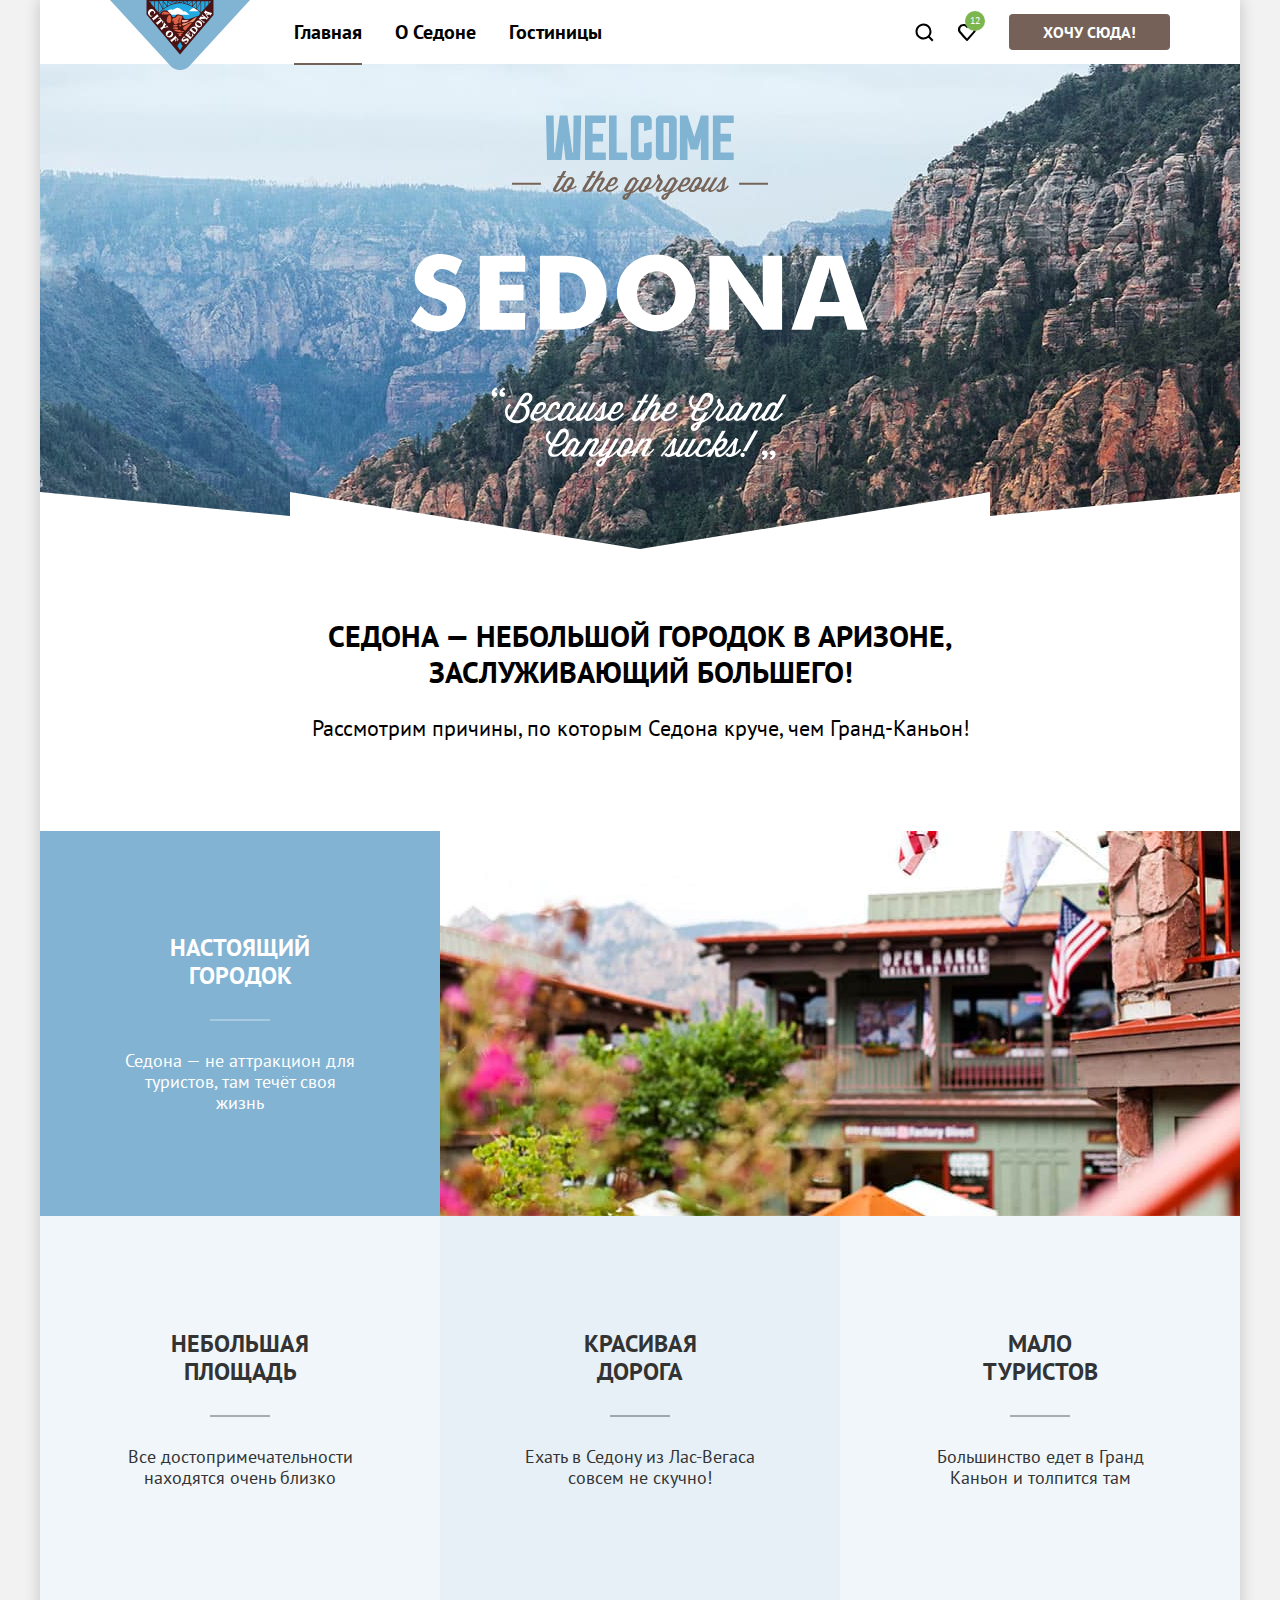
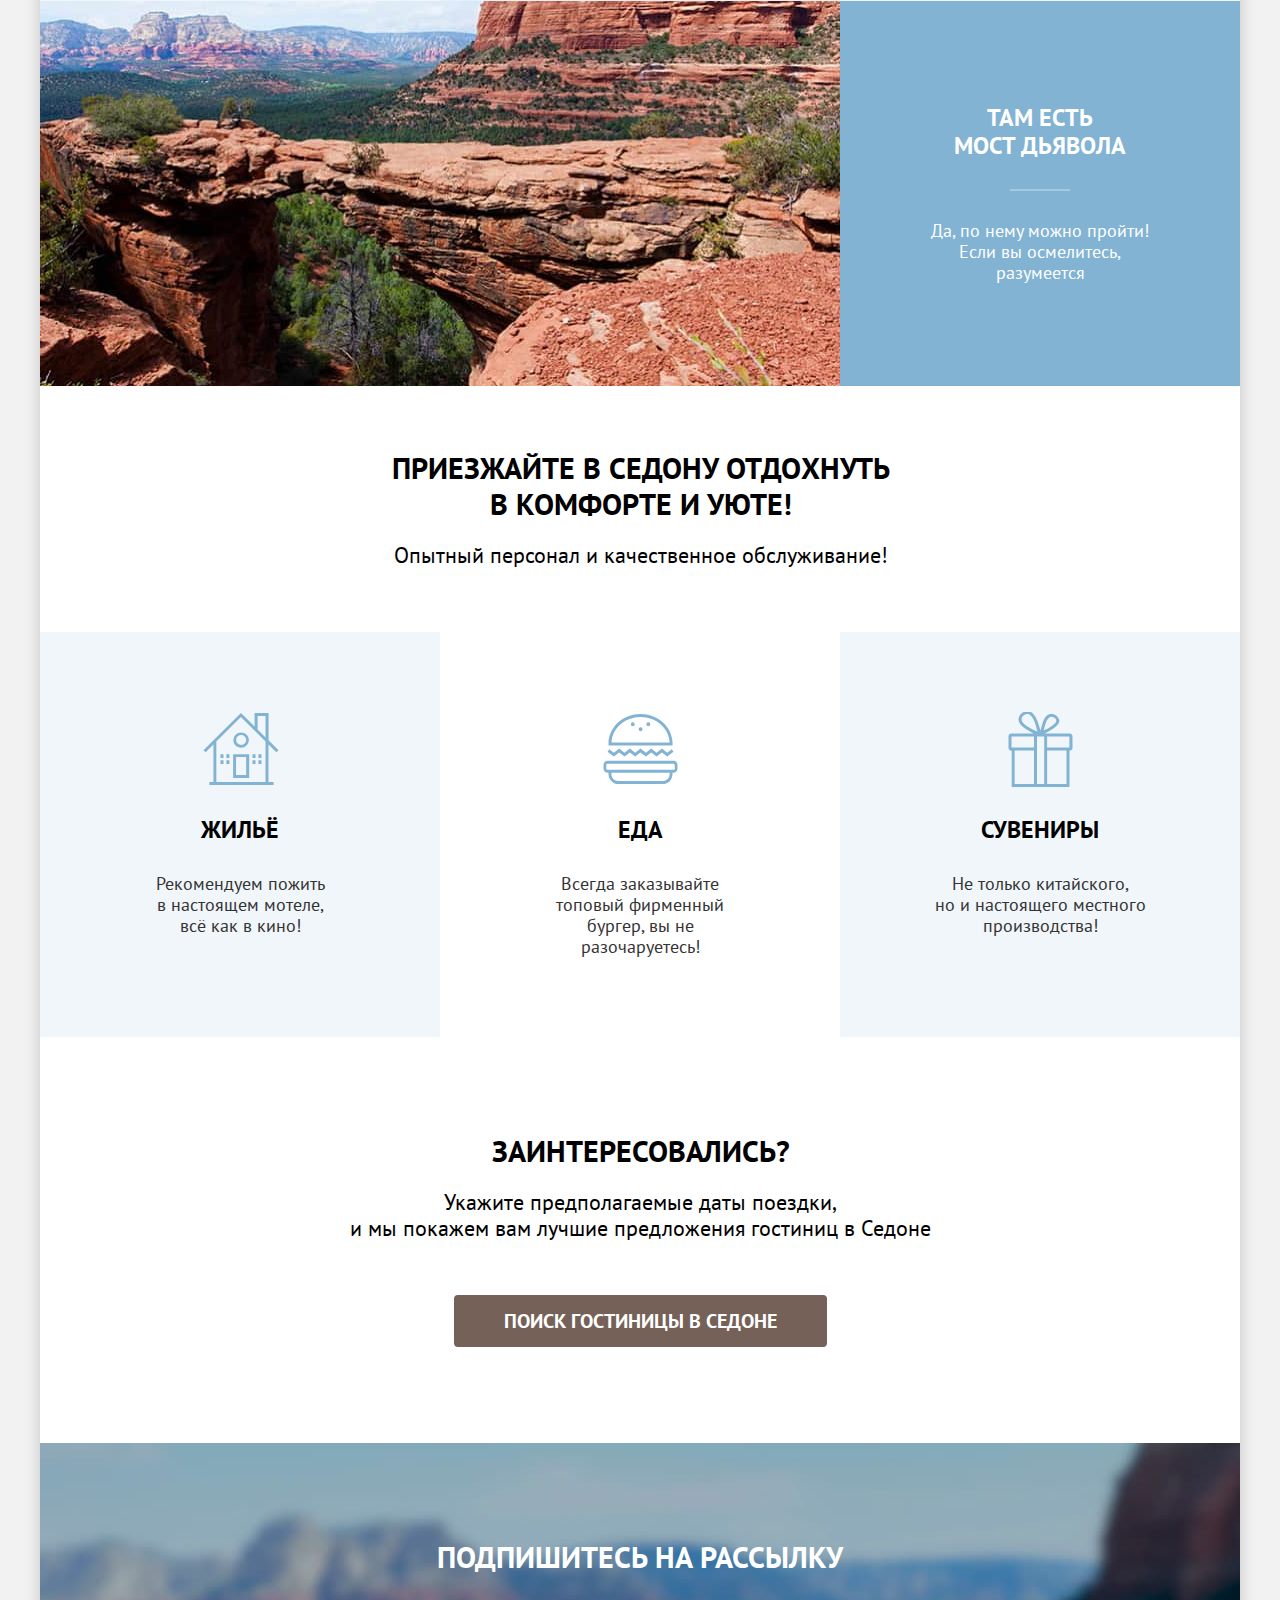
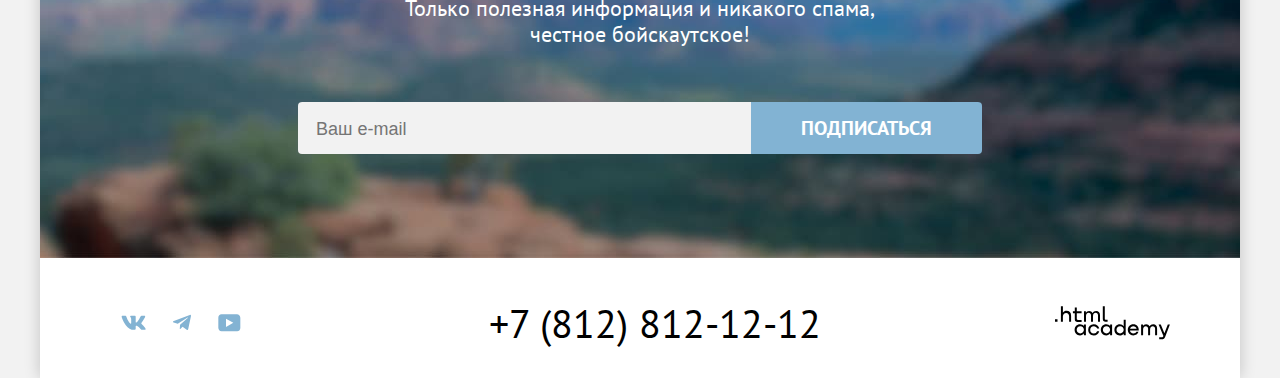
==== commit e5290edd: "Вносит небольшие изменения в размеры отступов" ====
--- a/index.html
+++ b/index.html
@@ -190,5 +190,72 @@
 
     </div>
 
+    <div class="modal-container modal-container-close">
+
+      <div class="modal modal-search">
+
+        <button class="modal-search__button-close" type="button">
+          <span class="visually-hidden">Закрыть окно поиска</span>
+        </button>
+
+        <section class="modal-search__content">
+
+          <h2 class="modal-search__title">Поиск гостиницы в Седоне</h2>
+
+          <form class="form-search" action="https://echo.htmlacademy.ru/" method="get">
+
+              <label class="form-search__label form-search__label-arrival" for="arrival-date">Дата Заезда:</label>
+
+              <div class="form-search__label-wrapper">
+                <input class="form-search__input form-search__input-arrival" type="text" id="arrival-date" name="arrival-date" value="27 апреля 2020">
+                <button class="form-search__button-input" type="button">
+                  <span class="visually-hidden">Выбор даты</span>
+                </button>
+              </div>
+
+              <span class="form-search-hint form-search__error">Мы не можем отправить вас в прошлое.</span>
+
+              <label class="form-search__label form-search__label-departure" for="departure-date">Дата Выезда:</label>
+
+              <div class="form-search__label-wrapper">
+                <input class="form-search__input form-search__input-departure" type="text" id="departure-date" name="departure-date" value="1 сентября 2023">
+                <button class="form-search__button-input" type="button">
+                  <span class="visually-hidden">Выбор даты</span>
+                </button>
+              </div>
+
+              <span class="form-search-hint">На эти даты есть свободные номера. Пока есть.</span>
+
+              <label class="form-search__label form-search__label-adults" for="adults-quantity">Взрослые:</label>
+
+              <div class="form-search__input-adults-wrapper">
+                <button class="button-input button-minus button-adults-quantity-minus" type="button"></button>
+                <input class="form-search__input form-search__input-adults" type="number" id="adults-quantity" name="adults-quantity" value="2">
+                <button class="button-input button-plus button-adults-quantity-plus" type="button"></button>
+              </div>
+
+              <label class="form-search__label form-search__label-children" for="children-quantity">
+                Дети:
+                <span class="tooltip">
+                  <button class="tooltip-toggle" type="button"></button>
+                  <span class="tolltip-text">Укажите количество детей, которые будут с вами, возраст которых от 6 до 18 лет. Дети до 6 лет размещаются бесплатно.</span>
+                </span>
+              </label>
+
+              <div class="form-search__label-children-wrapper">
+                <button class="button-input button-minus button-children-quantity-minus" type="button"></button>
+                <input class="form-search__input form-search__input-children" type="number" id="children-quantity" name="children-quantity" value="2">
+                <button class="button-input button-plus button-children-quantity-plus" type="button"></button>
+              </div>
+
+            <button class="button form-search__button-submit" type="submit">Найти</button>
+          </form>
+        </section>
+
+      </div>
+
+    </div>
+
+    <script src="scripts/scripts.js"></script>
   </body>
 </html>
--- a/styles/styles.css
+++ b/styles/styles.css
@@ -22,6 +22,7 @@
   --button-blue-hover-focus: #68A2CA;
   --button-green-still-active: #7DB54F;
   --button-green-hover-focus: #6C9E42;
+  --button-find-still: #83B3D3;
   --button-disabled: #E5E5E5;
   --color-active: rgba(255, 255, 255, 0.3);
   --social-still: #83B3D3;
@@ -87,7 +88,7 @@
 
 .main-header__logo {
   position: relative;
-  z-index: 10;
+  z-index: 1;
   display: block;
   margin-bottom: -6px;
 }
@@ -96,7 +97,7 @@
   display: flex;
   flex-wrap: wrap;
   align-items: center;
-  gap: 11px 32px;
+  gap: 11px 33px;
   margin: 0;
   margin-right: auto;
   padding: 0;
@@ -105,7 +106,7 @@
 
 .navigation__user {
   justify-content: end;
-  gap: 11px 24px;
+  gap: 11px 23px;
   width: 132px;
   margin-right: 32px;
   padding: 22px 0;
@@ -150,7 +151,6 @@
   &:hover,
   &:focus {
     background-color: var(--button-brown-hover-focus);
-    outline: none;
     transition: all 0.3s ease 0s;
   }
   &:active {
@@ -181,7 +181,7 @@
 
 .navigation__item-active {
   position: relative;
-  z-index: 10;
+  z-index: 1;
   margin-bottom: -1px;
   padding: 19px 0 19px;
   border-bottom: 2px solid #756257;
@@ -241,14 +241,13 @@
 }
 
 .suggestion__container {
-  padding: 69px 274.5px 90px;
+  padding: 69px 254px 90px 255px;
   text-align: center;
   box-sizing: border-box;
 }
 
 .suggestion__container2 {
-  padding-top: 64px;
-  padding-bottom: 64px;
+  padding: 64px 257px 64px 258px;
 }
 
 .suggestion__title {
@@ -313,7 +312,7 @@
   padding: 103px 85px;
   box-sizing: border-box;
   &:not(.advantages__content) {
-    padding-top: 112.5px;
+    padding: 114px 84px 85px 84px;
   }
 }
 
@@ -335,7 +334,7 @@
 .advantages__title::after {
   content: "";
   position: absolute;
-  bottom: -30px;
+  bottom: -31px;
   left: 57px;
   width: 60px;
   height: 2px;
@@ -372,26 +371,28 @@
 }
 
 .opportunities__title {
-  margin: 0 0 30px;
-  padding-top: 102px;
+  margin: 0 0 29px;
+  padding-top: 104px;
   font-size: 24px;
   line-height: 28px;
   font-weight: 700;
   text-transform: uppercase;
   background-repeat: no-repeat;
-  background-position: top center;
 }
 
 .opportunities__item1 .opportunities__title {
   background-image: url("../images/advantages/house.svg");
+  background-position: top 1px left 78px;
 }
 
 .opportunities__item2 .opportunities__title {
   background-image: url("../images/advantages/food.svg");
+  background-position: top 2px left 78px;
 }
 
 .opportunities__item3 .opportunities__title {
   background-image: url("../images/advantages/souvenir.svg");
+  background-position: top -1px left 83px;
 }
 
 .opportunities__text {
@@ -403,7 +404,7 @@
 }
 
 .search__container {
-  padding: 96px 304px;
+  padding: 96px 307px 96px 308px;
   text-align: center;
   box-sizing: border-box;
 }
@@ -431,7 +432,6 @@
   &:focus {
     background-color: var(--button-brown-hover-focus);
     transition: all 0.3s ease 0s;
-    outline: none;
   }
   &:active {
     color: var(--color-active);
@@ -447,7 +447,7 @@
 
 .subscribe__container {
   min-height: 415px;
-  padding: 96px 258px 104px 258px;
+  padding: 96px 258px 98px 258px;
   text-align: center;
   background-image: url("../images/backgrounds/subscribe-background.jpg");
   background-color: #d5e1ee;
@@ -468,7 +468,7 @@
 
 .subscribe__text {
   margin-top: 0;
-  margin-bottom: 54px;
+  margin-bottom: 55px;
   font-size: 22px;
   line-height: 26px;
   font-weight: 400;
@@ -483,14 +483,18 @@
 .subscribe__form input {
   width: 412px;
   height: 28px;
-  padding: 12px 20px;
+  padding: 10px 20px 8px 15px;
   font-size: 18px;
   line-height: 24;
   font-weight: 400;
-  border: none;
+  background-color: #F2F2F2;
+  border: 3px solid transparent;
   border-top-left-radius: 4px;
   border-bottom-left-radius: 4px;
-  outline: none;
+  &:focus-visible {
+    outline: none;
+    border: 3px solid #83B3D3;
+  }
 }
 
 .subscribe__button {
@@ -501,7 +505,6 @@
   &:hover,
   &:focus {
     background-color: var(--button-blue-hover-focus);
-    outline: none;
     transition: all 0.3s ease 0s;
   }
   &:active {
@@ -548,6 +551,21 @@
     display: block;
     transition: all 0.3s ease 0s;
   }
+}
+
+.social__link-vk {
+  margin-left: -1px;
+  margin-top: -1px;
+}
+
+.social__link-telegram {
+  margin-left: -1px;
+  margin-top: -1px;
+}
+
+.social__link-youtube {
+  margin-left: -2px;
+  margin-top: -1px;
 }
 
 .social__link:hover svg,
@@ -614,7 +632,7 @@
 
 .filter__title {
   margin: 0;
-  margin-bottom: 8px;
+  margin-bottom: 6px;
   font-size: 60px;
   line-height: 78px;
   font-weight: 700;
@@ -625,7 +643,7 @@
   list-style-type: none;
   padding: 0;
   margin: 0;
-  margin-bottom: 40px;
+  margin-bottom: 41px;
   display: flex;
   align-items: center;
   gap: 10px;
@@ -637,7 +655,7 @@
     padding-right: 18px;
     background-image: url("../images/arrow-breadcrumb.svg");
     background-repeat: no-repeat;
-    background-size: 7px 11px;
+    background-size: 8px 11px;
     background-position: right 6px;
   }
 }
@@ -652,8 +670,8 @@
 
 .breadcrumbs__link-home {
   background-image: url("../images/house-breadcrumb.svg");
-  width: 12px;
-  height: 12px;
+  width: 13px;
+  height: 13px;
 }
 
 .filters {
@@ -682,7 +700,7 @@
   grid-template-columns: repeat(2, 143px);
   gap: 2px;
   margin-top: 0;
-  margin-bottom: 36px;
+  margin-bottom: 44px;
 }
 
 .filters__price-group label {
@@ -707,13 +725,19 @@
 
 .filters__price-group input {
   width: 143px;
-  padding: 12px 40px 12px 20px;
+  padding: 13px 40px 11px 20px;
   font-size: 18px;
   line-height: 24px;
   font-weight: 700;
+  background-color: #F2F2F2;
   border: none;
   box-sizing: border-box;
-  outline: none;
+  appearance: textfield;
+  &::-webkit-outer-spin-button,
+  &::-webkit-inner-spin-button {
+    appearance: none;
+    margin: 0;
+  }
   &:focus-visible {
     outline: 2px solid #83B3D3;
   }
@@ -731,6 +755,46 @@
 
 .filters__group-price > input {
   width: 287px;
+}
+
+.range-scale {
+  position: relative;
+  width: 287px;
+  height: 4px;
+  background-color: rgba(255, 255, 255, 0.3);
+}
+
+.range-bar {
+  position: absolute;
+  height: 4px;
+  background-color: #ffffff;
+}
+
+.range-toggle {
+  position: absolute;
+  width: 20px;
+  height: 20px;
+  background-color: #ffffff;
+  border: none;
+  border-radius: 5px;
+  top: 50%;
+  transform: translateY(-50%);
+  cursor: pointer;
+  &:hover,
+  &:focus {
+    outline: 3px solid #83B3D3;
+  }
+  &:active {
+    outline: 2px solid #83B3D3;
+  }
+}
+
+.toggle-min {
+  left: 0;
+}
+
+.toggle-max {
+  right: -1px;
 }
 
 .filters__title {
@@ -767,18 +831,60 @@
 }
 
 .control {
+  position: relative;
+  display: block;
+  padding-left: 36px;
   transition: all 0.3s ease 0s;
   &:hover {
     opacity: 0.6;
   }
-  & .control__input:focus-visible {
-    outline: 2px solid #83B3D3;
-    transition: all 0.3s ease 0s;
+  & .control__input:focus-visible + .control-mark {
+    outline: 3px solid #83B3D3;
   }
   &:active {
     opacity: 0.3;
     transition: all 0.3s ease 0s;
   }
+}
+
+.control__input[type="checkbox"]:checked + .control-mark::before,
+.control__input[type="checkbox"]:checked + .control-mark::after {
+  position: absolute;
+  top: 6px;
+  left: 4px;
+  width: 9px;
+  height: 5px;
+  border-left: 2px solid #3F5E72;
+  border-bottom: 2px solid #3F5E72;
+  transform: rotate(-50deg);
+  content: "";
+}
+
+.control-mark {
+  position: absolute;
+  left: 0;
+  top: 50%;
+  transform: translateY(-50%);
+  width: 20px;
+  height: 20px;
+  background-color: #ffffff;
+  border-radius: 4px;
+}
+
+.control__input[type="radio"] + .control-mark {
+  border-radius: 50%;
+}
+
+.control__input[type="radio"]:checked + .control-mark::before {
+  position: absolute;
+  top: 50%;
+  left: 50%;
+  width: 10px;
+  height: 10px;
+  background-color: #3F5E72;
+  border-radius: 50%;
+  transform: translate(-50%, -50%);
+  content: "";
 }
 
 .filters__button:first-child {
@@ -789,7 +895,6 @@
   &:focus {
     background-color: var(--button-blue-hover-focus);
     transition: all 0.3s ease 0s;
-    outline: none;
   }
   &:active {
     color: var(--color-active);
@@ -810,7 +915,6 @@
   transition: all 0.3s ease 0s;
   &:hover {
     opacity: 0.6;
-    outline: none;
     transition: all 0.3s ease 0s;
   }
   &:focus-visible {
@@ -843,7 +947,7 @@
 }
 
 .gallery-hotels__container {
-  padding: 50px 70px 60px;
+  padding: 50px 70px 60px 69px;
   box-sizing: border-box;
 }
 
@@ -863,23 +967,32 @@
 }
 
 .select-control {
-  width: 292px;
-  height: 48px;
-  margin-right: 70px;
-  padding: 14px 20px;
+  width: 288px;
+  margin-right: 72px;
+  padding: 13px 34px 11px 19px;
+  font: inherit;
   font-size: 18px;
-  line-height: 21;
+  line-height: 21px;
   font-weight: 400;
+  background-image: url("../images/sorting/arrow.svg");
+  background-repeat: no-repeat;
+  background-position: right 18px center;
   border: none;
   border-radius: 4px;
   outline: 2px solid #E5E5E5;
   box-sizing: border-box;
   transition: all 0.3s ease 0s;
+  appearance: none;
   &:hover,
   &:focus {
     outline: 2px solid #68A2CA;
     transition: all 0.3s ease 0s;
   }
+  &:disabled {
+    pointer-events: none;
+    outline: 2px solid rgba(0, 0, 0, 0.3);
+    background-image: url("../images/sorting/arrow-disabled.svg");
+  }
 }
 
 .sorting__list {
@@ -892,28 +1005,28 @@
 }
 
 .sorting__item-active .sorting__button {
-  outline: 2px solid #000000;
+  border: 2px solid #000000;
 }
 
 .sorting__button {
   width: 48px;
   height: 48px;
   padding: 0;
-  border: none;
   border-radius: 4px;
-  outline: 2px solid #E5E5E5;
+  border: 2px solid #E5E5E5;
   background-repeat: no-repeat;
   background-position: center;
   background-color: transparent;
   box-sizing: border-box;
+  outline: none;
   &:hover {
-    outline-color: #000000;
+    border-color: #000000;
   }
   &:focus-visible {
-    outline-color: #68A2CA;
+    border-color: #68A2CA;
   }
   &:active {
-    outline-color: #000000;
+    border-color: #000000;
   }
 }
 
@@ -958,9 +1071,9 @@
   position: relative;
   display: flex;
   flex-wrap: wrap;
-  gap: 20px;
-  margin: 0;
-  margin-bottom: 80px;
+  gap: 17px 20px;
+  margin: 0;
+  margin-bottom: 78px;
   padding: 0;
   list-style-type: none;
 }
@@ -971,7 +1084,7 @@
   height: 1px;
   background-color: #E6E6E6;
   position: absolute;
-  bottom: -40px;
+  bottom: -39px;
 }
 
 .catalog-hotels__title {
@@ -1017,7 +1130,6 @@
   &:hover,
   &:focus {
     background-color: var(--button-brown-hover-focus);
-    outline: none;
     transition: all 0.3s ease 0s;
   }
   &:active {
@@ -1038,7 +1150,6 @@
   &:hover,
   &:focus {
     background-color: var(--button-blue-hover-focus);
-    outline: none;
     transition: all 0.3s ease 0s;
   }
   &:active {
@@ -1208,3 +1319,341 @@
 .subscribe__form-catalog input {
   background-color: var(--main-bg-color);
 }
+
+.modal-container {
+  position: fixed;
+  top: 0;
+  left: 0;
+  z-index: 2;
+  display: flex;
+  width: 100%;
+  height: 100%;
+  background-color: rgba(242, 242, 242, 0.8);
+  transition: all 0.3s ease 0s;
+}
+
+.modal-container-close {
+  display: none;
+  transition: all 0.3s ease 0s;
+}
+
+.modal {
+  position: relative;
+  margin: auto;
+  padding: 64px 70px;
+  background-color: #ffffff;
+}
+
+.modal-search {
+  width: 717px;
+  border-radius: 30px;
+  box-sizing: border-box;
+}
+
+.modal-search__button-close {
+  position: absolute;
+  top: 64px;
+  right: 52px;
+  width: 52px;
+  height: 52px;
+  background-color: #F2F2F2;
+  border: none;
+  border-radius: 50%;
+  cursor: pointer;
+  transition: all 0.3s ease 0s;
+  &::after,
+  &::before {
+    position: absolute;
+    top: 50%;
+    left: 50%;
+    width: 14px;
+    height: 2px;
+    background-color: #000000;
+    content: "";
+  }
+  &::after {
+    transform: translateX(-50%) rotate(-45deg);
+  }
+  &::before {
+    transform: translateX(-50%) rotate(45deg);
+  }
+  &:hover,
+  &:focus {
+    background-color: #E6E6E6;
+    transition: all 0.3s ease 0s;
+  }
+  &:focus-visible {
+    background-color: #E6E6E6;
+    outline: 3px solid #83B3D3;
+    transition: background-color 0.3s ease 0s;
+  }
+  &:disabled {
+    pointer-events: none;
+    &:after,
+    &:before {
+      background-color: rgba(0, 0, 0, 0.3);
+    }
+  }
+}
+
+.modal-search__title {
+  margin-top: 0;
+  margin-bottom: 64px;
+  padding-right: 50px;
+  font-size: 30px;
+  line-height: 36px;
+  font-weight: 700;
+  text-transform: uppercase;
+}
+
+.form-search {
+  display: grid;
+  grid-template-columns: 137px 198px 131px 110px;
+}
+
+.form-search__label {
+  align-self: center;
+  margin-right: 10px;
+  font-size: 20px;
+  line-height: 24px;
+  font-weight: 700;
+}
+
+.tooltip {
+  position: absolute;
+  width: 26px;
+  height: 26px;
+  margin-left: 10px;
+}
+
+.tooltip-toggle {
+  position: relative;
+  display: block;
+  width: 26px;
+  height: 26px;
+  padding: 0;
+  margin: 0;
+  background-color: #83B3D3;
+  border: none;
+  border-radius: 50%;
+  transition: all 0.3s ease 0s;
+  &::after {
+    position: absolute;
+    top: 7px;
+    left: 12px;
+    width: 2px;
+    height: 2px;
+    background-color: #ffffff;
+    content: "";
+  }
+  &::before {
+    position: absolute;
+    top: 10px;
+    left: 12px;
+    width: 2px;
+    height: 9px;
+    background-color: #ffffff;
+    content: "";
+  }
+  &:hover,
+  &:focus-visible {
+    & + .tolltip-text {
+      display: block;
+    }
+  }
+}
+
+.tolltip-text {
+  display: none;
+  position: absolute;
+  top: 40px;
+  left: 51%;
+  width: 256px;
+  padding: 20px 19px 23px 22px;
+  font-size: 16px;
+  line-height: 20px;
+  font-weight: 400;
+  color: #ffffff;
+  background-color: #333333;
+  border-radius: 10px;
+  box-shadow: 0 15px 30px 0 rgba(0, 0, 0, 0.30);
+  transform: translateX(-50%);
+  box-sizing: border-box;
+  &::before {
+    position: absolute;
+    top: -18px;
+    left: 50%;
+    transform: translateX(-50%);
+    border: 9px solid transparent;
+    border-bottom: 9px solid #333333;
+    content: "";
+  }
+}
+
+.form-search__input {
+  width: 440px;
+  padding: 12px 40px 12px 20px;
+  font: inherit;
+  font-size: 18px;
+  line-height: 24px;
+  font-weight: 700;
+  border: none;
+  border-radius: 4px;
+  background-color: var(--main-bg-color);
+  box-sizing: border-box;
+  &:focus-visible {
+    outline: 3px solid #83B3D3;
+  }
+}
+
+.form-search__input-arrival,
+.form-search__input-departure {
+  grid-area: 1 / 1 / 2 / 3;
+}
+
+
+.form-search__button-input {
+  grid-area: 1 / 2 / 2 / 3;
+  align-self: center;
+  width: 20px;
+  height: 20px;
+  background-image: url("../images/modal/calendar.svg");
+  background-repeat: no-repeat;
+  background-position: center center;
+  border: none;
+  background-color: transparent;
+  cursor: pointer;
+}
+
+.form-search__label-wrapper {
+  display: grid;
+  grid-template-columns: 1fr 40px;
+  width: 440px;
+}
+
+.form-search__input-adults,
+.form-search__input-children {
+  width: 110px;
+}
+
+.form-search-hint {
+  grid-column: 2 / -1;
+  padding: 4px 20px 0;
+  margin-bottom: 23px;
+  font-size: 16px;
+  line-height: 21px;
+  font-weight: 400;
+  color: #333333;
+}
+
+.form-search__error {
+  color: #FF5757;
+}
+
+.form-search__button-submit {
+  grid-column: 1 / -1;
+  margin-top: 48px;
+  border-radius: 10px;
+  background-color: var(--button-find-still);
+  transition: all 0.3s ease 0s;
+  &:hover,
+  &:focus {
+    background-color: var(--button-blue-hover-focus);
+    transition: all 0.3s ease 0s;
+  }
+  &:active {
+    background-color: var(--button-blue-hover-focus);
+    color: var(--color-active);
+    transition: all 0.3s ease 0s;
+  }
+}
+
+.form-search__input-adults-wrapper,
+.form-search__label-children-wrapper {
+  display: grid;
+  align-items: center;
+  justify-items: center;
+  grid-template-columns: 40px 31px 40px;
+}
+
+.button-input {
+  position: relative;
+  padding: 0;
+  width: 20px;
+  height: 20px;
+  border: none;
+  border-radius: 4px;
+  background-color: transparent;
+  cursor: pointer;
+  transition: background-color 0.3s ease 0s;
+  &:hover {
+    &::after,
+    &::before {
+      background-color: #000000;
+      transition: all 0.3s ease 0s;
+    }
+  }
+  &:focus-visible {
+    outline: 3px solid #82B3D3;
+    &::after,
+    &::before {
+      background-color: #000000;
+    }
+  }
+  &:active {
+    &::after,
+    &::before {
+      background-color: rgba(117, 97, 87, 0.3);
+    }
+  }
+}
+
+.button-plus {
+  grid-area: 1 / 3 / 2 / 4;
+  &::before {
+    position: absolute;
+    top: 9px;
+    left: 3px;
+    width: 14px;
+    height: 2px;
+    background-color: rgba(117, 97, 87, 0.3);
+    content: "";
+  }
+  &::after {
+    position: absolute;
+    top: 3px;
+    left: 9px;
+    width: 2px;
+    height: 14px;
+    background-color: rgba(117, 97, 87, 0.3);
+    content: "";
+  }
+}
+
+.button-minus {
+  grid-area: 1 / 1 / 2 / 2;
+  &::before {
+    position: absolute;
+    top: 9px;
+    left: 3px;
+    width: 14px;
+    height: 2px;
+    background-color: rgba(117, 97, 87, 0.3);
+    content: "";
+  }
+}
+
+.form-search__input-adults,
+.form-search__input-children {
+  grid-area: 1 / 1 / 2 / -1;
+  padding-left: 40px;
+  padding-right: 40px;
+  border-radius: 4px;
+  text-align: center;
+  appearance: none;
+  &::-webkit-outer-spin-button,
+  &::-webkit-inner-spin-button {
+    appearance: none;
+    margin: 0;
+  }
+}
